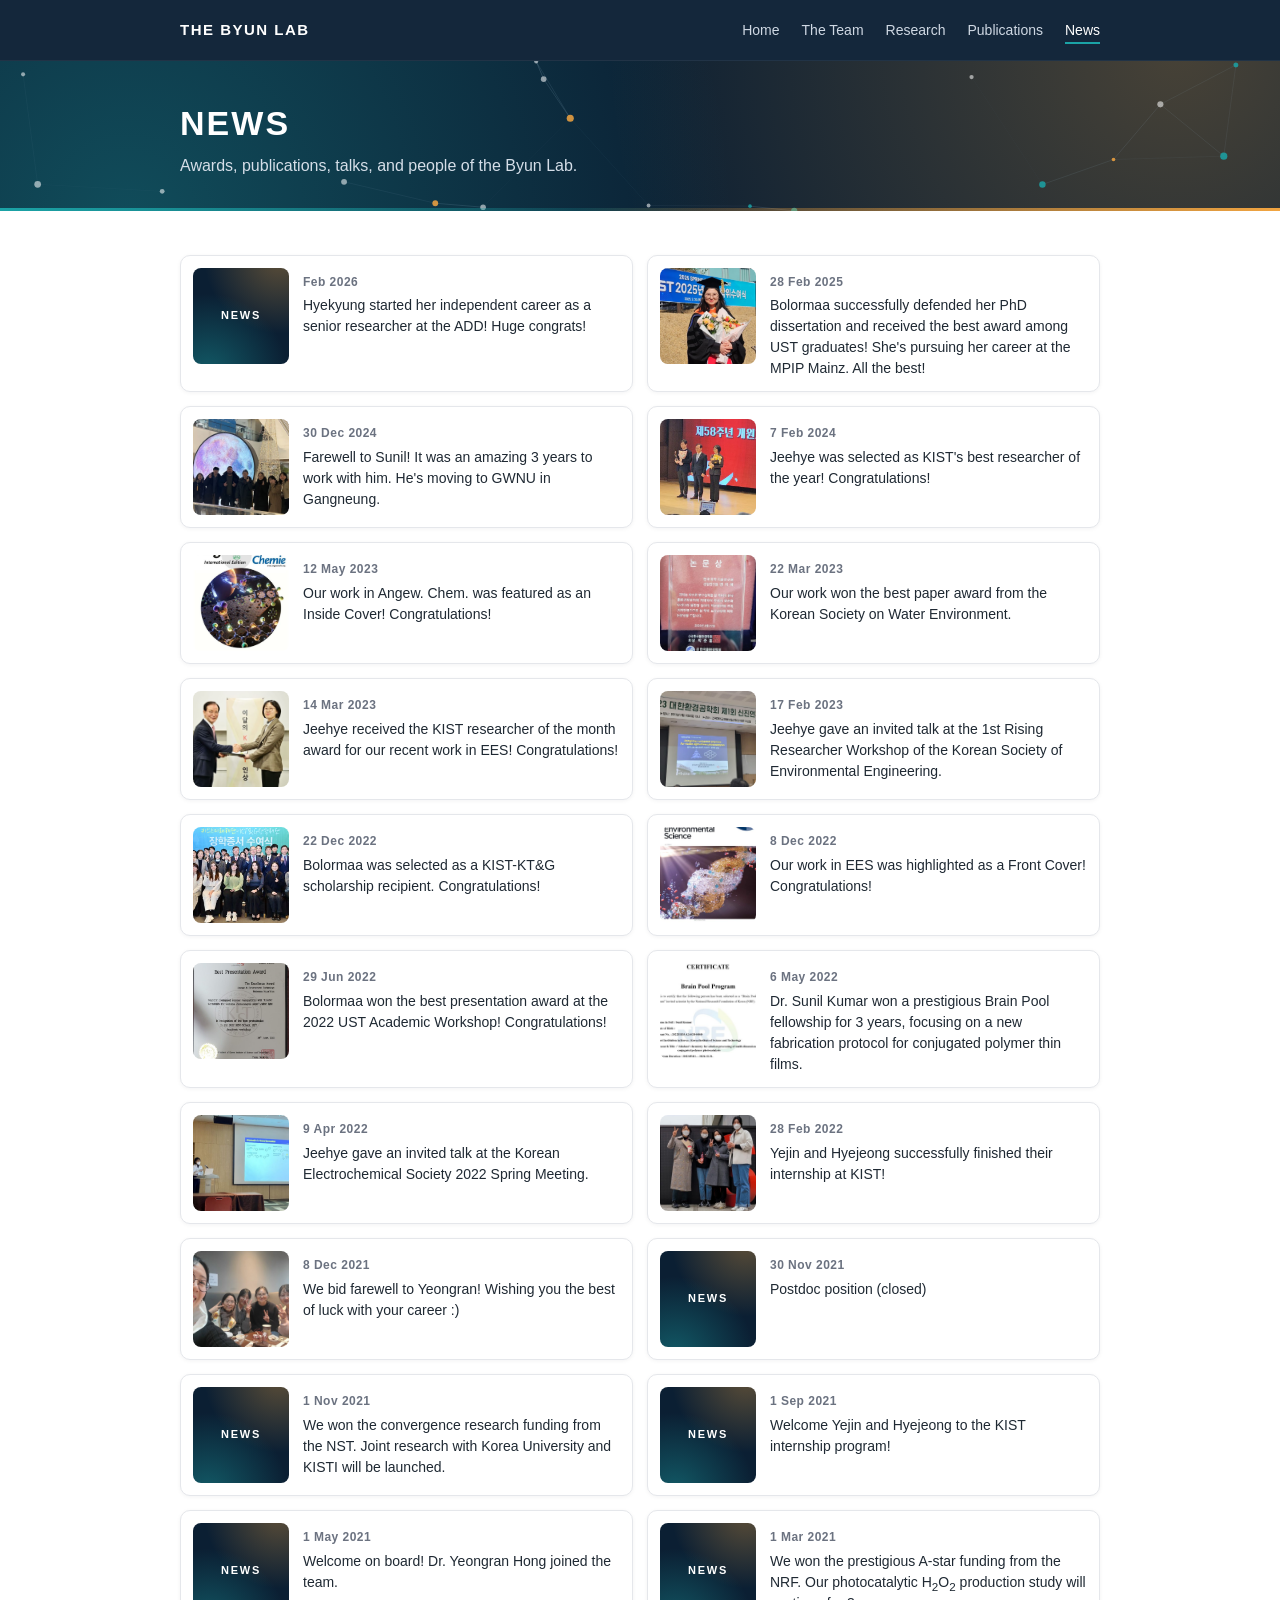
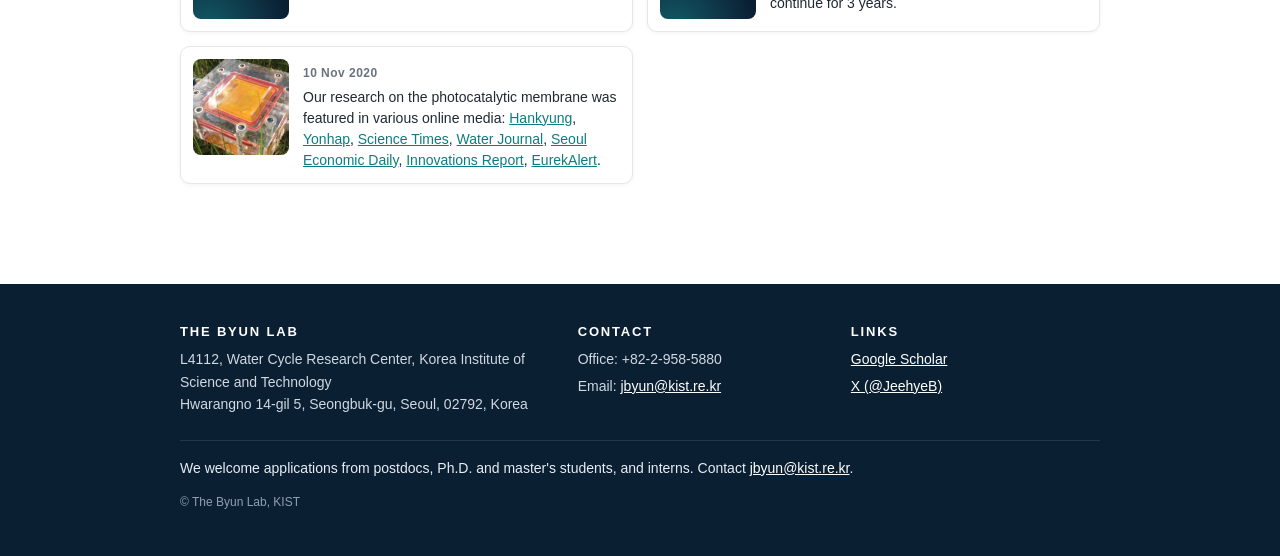
==== news.html @ 68af7025 "Initial commit: BYUN LAB website Static GitHub Pages site for the Byun Lab (KIST Water Cycle Researc" ====
<!DOCTYPE html>
<html lang="en">
<head>
  <meta charset="utf-8">
  <meta name="viewport" content="width=device-width, initial-scale=1">
  <title>News | THE BYUN LAB</title>
  <meta name="description" content="News from the Byun Lab at KIST.">
  <link rel="stylesheet" href="assets/css/style.css">
</head>
<body>
  <a class="skip-link" href="#main">Skip to content</a>

  <nav class="site-nav" aria-label="Main">
    <div class="wrap">
      <a class="brand" href="index.html">THE BYUN LAB</a>
      <button class="nav-toggle" type="button" aria-expanded="false" aria-controls="nav-links">Menu</button>
      <ul class="nav-links" id="nav-links">
        <li><a href="index.html">Home</a></li>
        <li><a href="team.html">The Team</a></li>
        <li><a href="research.html">Research</a></li>
        <li><a href="publications.html">Publications</a></li>
        <li><a href="news.html" aria-current="page">News</a></li>
      </ul>
    </div>
  </nav>

  <header class="page-head">
    <canvas class="network" aria-hidden="true"></canvas>
    <div class="wrap">
      <h1>NEWS</h1>
      <p>Awards, publications, talks, and people of the Byun Lab.</p>
    </div>
  </header>

  <main id="main">
    <section class="section">
      <div class="wrap news-grid">
        <article class="card news-card lift">
          <div class="thumb none" aria-hidden="true">News</div>
          <div><time datetime="2026-02">Feb 2026</time><p>Hyekyung started her independent career as a senior researcher at the ADD! Huge congrats!</p></div>
        </article>
        <article class="card news-card lift">
          <div class="thumb"><img src="assets/img/news/2025-02-28.jpg" alt="" loading="lazy"></div>
          <div><time datetime="2025-02-28">28 Feb 2025</time><p>Bolormaa successfully defended her PhD dissertation and received the best award among UST graduates! She's pursuing her career at the MPIP Mainz. All the best!</p></div>
        </article>
        <article class="card news-card lift">
          <div class="thumb"><img src="assets/img/news/2024-12-30.jpg" alt="" loading="lazy"></div>
          <div><time datetime="2024-12-30">30 Dec 2024</time><p>Farewell to Sunil! It was an amazing 3 years to work with him. He's moving to GWNU in Gangneung.</p></div>
        </article>
        <article class="card news-card lift">
          <div class="thumb"><img src="assets/img/news/2024-02-07.jpg" alt="" loading="lazy"></div>
          <div><time datetime="2024-02-07">7 Feb 2024</time><p>Jeehye was selected as KIST's best researcher of the year! Congratulations!</p></div>
        </article>
        <article class="card news-card lift">
          <div class="thumb"><img src="assets/img/news/2023-05-12.jpg" alt="" loading="lazy"></div>
          <div><time datetime="2023-05-12">12 May 2023</time><p>Our work in Angew. Chem. was featured as an Inside Cover! Congratulations!</p></div>
        </article>
        <article class="card news-card lift">
          <div class="thumb"><img src="assets/img/news/2023-03-22.jpg" alt="" loading="lazy"></div>
          <div><time datetime="2023-03-22">22 Mar 2023</time><p>Our work won the best paper award from the Korean Society on Water Environment.</p></div>
        </article>
        <article class="card news-card lift">
          <div class="thumb"><img src="assets/img/news/2023-03-14.jpg" alt="" loading="lazy"></div>
          <div><time datetime="2023-03-14">14 Mar 2023</time><p>Jeehye received the KIST researcher of the month award for our recent work in EES! Congratulations!</p></div>
        </article>
        <article class="card news-card lift">
          <div class="thumb"><img src="assets/img/news/2023-02-17.jpg" alt="" loading="lazy"></div>
          <div><time datetime="2023-02-17">17 Feb 2023</time><p>Jeehye gave an invited talk at the 1st Rising Researcher Workshop of the Korean Society of Environmental Engineering.</p></div>
        </article>
        <article class="card news-card lift">
          <div class="thumb"><img src="assets/img/news/2022-12-22.jpg" alt="" loading="lazy"></div>
          <div><time datetime="2022-12-22">22 Dec 2022</time><p>Bolormaa was selected as a KIST-KT&amp;G scholarship recipient. Congratulations!</p></div>
        </article>
        <article class="card news-card lift">
          <div class="thumb"><img src="assets/img/news/2022-12-08.jpg" alt="" loading="lazy"></div>
          <div><time datetime="2022-12-08">8 Dec 2022</time><p>Our work in EES was highlighted as a Front Cover! Congratulations!</p></div>
        </article>
        <article class="card news-card lift">
          <div class="thumb"><img src="assets/img/news/2022-06-29.jpg" alt="" loading="lazy"></div>
          <div><time datetime="2022-06-29">29 Jun 2022</time><p>Bolormaa won the best presentation award at the 2022 UST Academic Workshop! Congratulations!</p></div>
        </article>
        <article class="card news-card lift">
          <div class="thumb"><img src="assets/img/news/2022-05-06.jpg" alt="" loading="lazy"></div>
          <div><time datetime="2022-05-06">6 May 2022</time><p>Dr. Sunil Kumar won a prestigious Brain Pool fellowship for 3 years, focusing on a new fabrication protocol for conjugated polymer thin films.</p></div>
        </article>
        <article class="card news-card lift">
          <div class="thumb"><img src="assets/img/news/2022-04-09.jpg" alt="" loading="lazy"></div>
          <div><time datetime="2022-04-09">9 Apr 2022</time><p>Jeehye gave an invited talk at the Korean Electrochemical Society 2022 Spring Meeting.</p></div>
        </article>
        <article class="card news-card lift">
          <div class="thumb"><img src="assets/img/news/2022-02-28.jpg" alt="" loading="lazy"></div>
          <div><time datetime="2022-02-28">28 Feb 2022</time><p>Yejin and Hyejeong successfully finished their internship at KIST!</p></div>
        </article>
        <article class="card news-card lift">
          <div class="thumb"><img src="assets/img/news/2021-12-08.jpg" alt="" loading="lazy"></div>
          <div><time datetime="2021-12-08">8 Dec 2021</time><p>We bid farewell to Yeongran! Wishing you the best of luck with your career :)</p></div>
        </article>
        <article class="card news-card lift">
          <div class="thumb none" aria-hidden="true">News</div>
          <div><time datetime="2021-11-30">30 Nov 2021</time><p>Postdoc position (closed)</p></div>
        </article>
        <article class="card news-card lift">
          <div class="thumb none" aria-hidden="true">News</div>
          <div><time datetime="2021-11-01">1 Nov 2021</time><p>We won the convergence research funding from the NST. Joint research with Korea University and KISTI will be launched.</p></div>
        </article>
        <article class="card news-card lift">
          <div class="thumb none" aria-hidden="true">News</div>
          <div><time datetime="2021-09-01">1 Sep 2021</time><p>Welcome Yejin and Hyejeong to the KIST internship program!</p></div>
        </article>
        <article class="card news-card lift">
          <div class="thumb none" aria-hidden="true">News</div>
          <div><time datetime="2021-05-01">1 May 2021</time><p>Welcome on board! Dr. Yeongran Hong joined the team.</p></div>
        </article>
        <article class="card news-card lift">
          <div class="thumb none" aria-hidden="true">News</div>
          <div><time datetime="2021-03-01">1 Mar 2021</time><p>We won the prestigious A-star funding from the NRF. Our photocatalytic H<sub>2</sub>O<sub>2</sub> production study will continue for 3 years.</p></div>
        </article>
        <article class="card news-card lift">
          <div class="thumb"><img src="assets/img/news/2020-11-10.jpg" alt="" loading="lazy"></div>
          <div><time datetime="2020-11-10">10 Nov 2020</time><p>Our research on the photocatalytic membrane was featured in various online media: <a href="https://www.hankyung.com/it/article/2020111039657" target="_blank" rel="noopener">Hankyung</a>, <a href="https://www.yna.co.kr/view/AKR20201109036500017" target="_blank" rel="noopener">Yonhap</a>, <a href="https://www.sciencetimes.co.kr/news/%ED%96%87%EB%B3%95-%EC%AC%90%EB%A9%B4-%EC%9E%90%EB%8F%99-%EC%84%B8%EC%B2%99%EA%B3%A0%ED%9A%A8%EC%9C%A8-%EA%B4%91%EC%B4%89%EB%A7%A4-%EC%88%98%EC%B2%98%EB%A6%AC-%EB%B6%84%EB%A6%AC%EB%A7%89/" target="_blank" rel="noopener">Science Times</a>, <a href="http://www.waterjournal.co.kr/news/articleView.html?idxno=52849" target="_blank" rel="noopener">Water Journal</a>, <a href="https://www.sedaily.com/NewsVIew/1ZACRYH3MN" target="_blank" rel="noopener">Seoul Economic Daily</a>, <a href="https://www.innovations-report.com/power-and-electrical-engineering/let-the-sunshine-in-self-cleaning-membrane-under-visible-light-treatment/" target="_blank" rel="noopener">Innovations Report</a>, <a href="https://www.eurekalert.org/news-releases/749295" target="_blank" rel="noopener">EurekAlert</a>.</p></div>
        </article>
      </div>
    </section>
  </main>

  <footer class="site-footer">
    <div class="wrap">
      <div class="cols">
        <div>
          <h2>The Byun Lab</h2>
          <address>
            L4112, Water Cycle Research Center, Korea Institute of Science and Technology<br>
            Hwarangno 14-gil 5, Seongbuk-gu, Seoul, 02792, Korea
          </address>
        </div>
        <div>
          <h2>Contact</h2>
          <ul>
            <li>Office: +82-2-958-5880</li>
            <li>Email: <span class="js-email"></span><noscript>jbyun [at] kist.re.kr</noscript></li>
          </ul>
        </div>
        <div>
          <h2>Links</h2>
          <ul>
            <li><a href="https://scholar.google.com/citations?user=GMXEnowAAAAJ" target="_blank" rel="noopener">Google Scholar</a></li>
            <li><a href="https://x.com/JeehyeB" target="_blank" rel="noopener">X (@JeehyeB)</a></li>
          </ul>
        </div>
      </div>
      <p class="recruit">We welcome applications from postdocs, Ph.D. and master's students, and interns. Contact <span class="js-email"></span><noscript>jbyun [at] kist.re.kr</noscript>.</p>
      <p class="copy">&copy; The Byun Lab, KIST</p>
    </div>
  </footer>

  <script src="assets/js/main.js"></script>
</body>
</html>
---- assets/css/style.css ----
/* ==========================================================================
   THE BYUN LAB - shared styles
   ========================================================================== */

:root {
  --navy: #0B1F33;
  --teal: #1BA3A6;
  --amber: #F2A541;
  --graphite: #1F2933;
  --muted: #6B7280;
  --line: #E5E7EB;
  --bg: #FFFFFF;

  --navy-2: #12304D;
  --soft: #F6F8FA;
  --teal-ink: #0D7C7F;   /* teal with enough contrast for small text on white */
  --amber-ink: #8A5510;
  --radius: 10px;
  --shadow: 0 1px 4px rgba(15, 23, 42, .05);
  --max: 960px;
  --nav-h: 60px;
}

*, *::before, *::after { box-sizing: border-box; }

html { scroll-padding-top: calc(var(--nav-h) + 12px); }

body {
  margin: 0;
  font-family: Arial, Helvetica, sans-serif;
  font-size: 16px;
  line-height: 1.6;
  color: var(--graphite);
  background: var(--bg);
  overflow-x: hidden;
}

img { max-width: 100%; height: auto; display: block; }
a { color: var(--teal-ink); }
a:hover { color: var(--teal); }
h1, h2, h3 { line-height: 1.3; }
sub { line-height: 0; }

.wrap { max-width: var(--max); margin: 0 auto; padding: 0 20px; }
.visually-hidden { position: absolute; width: 1px; height: 1px; overflow: hidden; clip: rect(0 0 0 0); white-space: nowrap; }

.skip-link { position: absolute; left: 12px; top: -48px; z-index: 100; background: var(--amber); color: var(--navy); padding: 8px 12px; border-radius: 6px; font-weight: bold; }
.skip-link:focus { top: 12px; }

/* --------------------------------------------------------------------------
   Navigation
   -------------------------------------------------------------------------- */
.site-nav {
  position: sticky; top: 0; z-index: 50;
  background: rgba(11, 31, 51, .96);
  border-bottom: 1px solid rgba(255, 255, 255, .06);
}
.site-nav .wrap { display: flex; align-items: center; justify-content: space-between; height: var(--nav-h); }
.brand { color: #fff; font-weight: bold; letter-spacing: .1em; text-decoration: none; font-size: 15px; }
.brand:hover { color: #fff; }
.nav-links { display: flex; gap: 22px; list-style: none; margin: 0; padding: 0; }
.nav-links a { color: #CFD8E3; text-decoration: none; font-size: 14px; padding: 4px 0; border-bottom: 2px solid transparent; }
.nav-links a:hover { color: #fff; }
.nav-links a[aria-current="page"] { color: #fff; border-bottom-color: var(--teal); }
.nav-toggle {
  display: none; background: none; border: 1px solid rgba(255,255,255,.25); border-radius: 6px;
  color: #fff; font: inherit; font-size: 13px; padding: 6px 10px; cursor: pointer;
}

@media (max-width: 720px) {
  .nav-toggle { display: inline-block; }
  .nav-links {
    display: none; position: absolute; left: 0; right: 0; top: var(--nav-h);
    flex-direction: column; gap: 0; background: var(--navy); padding: 6px 20px 14px;
    border-bottom: 1px solid rgba(255,255,255,.08);
  }
  .nav-links.open { display: flex; }
  .nav-links a { display: block; padding: 10px 0; border-bottom: 1px solid rgba(255,255,255,.06); }
  .nav-links a[aria-current="page"] { border-bottom-color: rgba(255,255,255,.06); color: var(--teal); }
}

/* --------------------------------------------------------------------------
   Hero (home) and page header (other pages)
   -------------------------------------------------------------------------- */
.hero, .page-head {
  position: relative; overflow: hidden; color: #fff;
  background:
    radial-gradient(circle at 10% 105%, rgba(27, 163, 166, .34), transparent 52%),
    radial-gradient(circle at 92% -8%, rgba(242, 165, 65, .26), transparent 48%),
    var(--navy);
}
.hero canvas, .page-head canvas { position: absolute; inset: 0; width: 100%; height: 100%; display: block; }
.hero .wrap, .page-head .wrap { position: relative; z-index: 1; }
.hero::after, .page-head::after {
  content: ""; position: absolute; left: 0; right: 0; bottom: 0; height: 3px;
  background: linear-gradient(90deg, var(--teal), rgba(27,163,166,.2) 45%, rgba(242,165,65,.2) 55%, var(--amber));
}

.hero { min-height: min(52vh, 540px); display: flex; align-items: center; }
.hero .wrap { width: 100%; padding-top: 36px; padding-bottom: 40px; }
.hero h1 { margin: 0 0 14px; font-size: clamp(34px, 6vw, 60px); letter-spacing: .08em; }
.hero .tagline { margin: 0 0 22px; max-width: 620px; font-size: clamp(16px, 2.1vw, 19px); color: #DCE4EC; }
.keywords { display: flex; flex-wrap: wrap; gap: 10px; list-style: none; margin: 0; padding: 0; }
.keywords li {
  font-size: 13px; font-weight: bold; letter-spacing: .14em; text-transform: uppercase;
  padding: 6px 14px; border-radius: 999px; border: 1px solid rgba(255,255,255,.28); background: rgba(255,255,255,.06);
}
.keywords .env { border-color: rgba(27,163,166,.8); color: #9BE3E4; }
.keywords .energy { border-color: rgba(242,165,65,.85); color: #FAD49F; }
.keywords .materials { border-color: rgba(255,255,255,.6); color: #fff; }

.page-head { padding: 40px 0 32px; }
.page-head h1 { margin: 0 0 8px; font-size: clamp(26px, 4vw, 34px); letter-spacing: .06em; }
.page-head p { margin: 0; max-width: 640px; color: #D5DEE8; }

@media (max-width: 720px) {
  .hero { min-height: 48vh; }
}

/* --------------------------------------------------------------------------
   Generic sections
   -------------------------------------------------------------------------- */
.section { padding: 44px 0; }
main > .section:nth-of-type(even) { background: var(--soft); }
.section-title { margin: 0 0 4px; font-size: 24px; }
.section-title::after {
  content: ""; display: block; width: 44px; height: 3px; margin-top: 8px; border-radius: 2px;
  background: linear-gradient(90deg, var(--teal), var(--amber));
}
.section-head { display: flex; flex-wrap: wrap; align-items: flex-end; justify-content: space-between; gap: 8px 16px; }
.section-head .more-link { margin-top: 0; }
.eyebrow { margin: 0 0 6px; font-size: 12px; font-weight: bold; letter-spacing: .16em; text-transform: uppercase; color: var(--teal-ink); }
.lead { font-size: 18px; margin: 0 0 8px; }
.muted { color: var(--muted); }
.more-link { display: inline-block; margin-top: 16px; font-weight: bold; font-size: 14px; text-decoration: none; }
.more-link::after { content: " \2192"; }
.more-link:hover { text-decoration: underline; }

.card {
  border: 1px solid var(--line); border-radius: var(--radius); background: #fff;
  box-shadow: var(--shadow); padding: 20px;
}
.lift { transition: transform .2s ease, box-shadow .2s ease; }
.lift:hover { transform: translateY(-2px); box-shadow: 0 8px 20px rgba(15, 23, 42, .08); }

/* --------------------------------------------------------------------------
   Home
   -------------------------------------------------------------------------- */
.intro { display: grid; grid-template-columns: minmax(0, 3fr) minmax(0, 2fr); gap: 28px; align-items: center; }
.intro .lead { margin: 0; }
.facts { display: grid; grid-template-columns: 1fr 1fr; gap: 10px; margin: 0; }
.facts div { background: var(--soft); border-radius: var(--radius); padding: 12px 14px; }
.facts dt { font-size: 12px; font-weight: bold; letter-spacing: .1em; text-transform: uppercase; color: var(--muted); }
.facts dd { margin: 2px 0 0; font-size: 22px; font-weight: bold; color: var(--graphite); }

.areas { display: grid; grid-template-columns: repeat(3, minmax(0, 1fr)); gap: 16px; margin-top: 20px; }
.area { position: relative; overflow: hidden; }
.area::before { content: ""; position: absolute; left: 0; right: 0; top: 0; height: 3px; background: var(--graphite); }
.area.env::before { background: var(--teal); }
.area.energy::before { background: var(--amber); }
.area .icon { width: 42px; height: 42px; border-radius: 12px; display: grid; place-items: center; margin-bottom: 12px; background: rgba(31,41,51,.08); color: var(--graphite); }
.area.env .icon { background: rgba(27,163,166,.12); color: var(--teal-ink); }
.area.energy .icon { background: rgba(242,165,65,.18); color: var(--amber-ink); }
.area .icon svg { width: 24px; height: 24px; }
.area h3 { margin: 0 0 8px; font-size: 18px; }
.area p { margin: 0; font-size: 15px; }
.area.energy .eyebrow { color: var(--amber-ink); }
.area.materials .eyebrow { color: var(--graphite); }

.contact-grid { display: grid; grid-template-columns: 1fr 1fr; gap: 24px; margin-top: 20px; }
.contact-grid address { font-style: normal; }
.join { border-left: 4px solid var(--amber); }
.join h3 { margin: 0 0 6px; font-size: 17px; }
.join p { margin: 0; }

@media (max-width: 760px) {
  .intro, .areas, .contact-grid { grid-template-columns: 1fr; }
}

/* --------------------------------------------------------------------------
   Team
   -------------------------------------------------------------------------- */
.pi { display: grid; grid-template-columns: minmax(0, 5fr) minmax(0, 6fr); gap: 32px; align-items: start; }
.pi img { border-radius: var(--radius); }
.pi h2 { margin: 0 0 4px; font-size: 24px; }
.pi .role { margin: 0 0 16px; color: var(--muted); }
.cv { list-style: none; margin: 0; padding: 0 0 0 4px; }
.cv li { position: relative; padding: 0 0 14px 22px; border-left: 2px solid var(--line); font-size: 15px; }
.cv li:last-child { border-left-color: transparent; padding-bottom: 0; }
.cv li::before {
  content: ""; position: absolute; left: -7px; top: 3px; width: 12px; height: 12px; border-radius: 50%;
  background: #fff; border: 2px solid var(--teal);
}
.cv li:first-child::before { background: var(--teal); }
.cv strong { display: inline; }
.cv .period { display: inline-block; margin-left: 8px; color: var(--muted); font-size: 13px; }

.members { display: grid; grid-template-columns: repeat(auto-fill, minmax(160px, 1fr)); gap: 16px; margin-top: 24px; }
.member { padding: 0; overflow: hidden; display: flex; flex-direction: column; }
.member img { width: 100%; aspect-ratio: 4 / 5; object-fit: cover; object-position: center top; background: var(--soft); }
.member .body { padding: 14px 16px 16px; }
.member h3 { margin: 0; font-size: 17px; }
.member .pos { margin: 2px 0 8px; font-size: 13px; font-weight: bold; color: var(--teal-ink); }
.member .focus { margin: 0; font-size: 14px; }
.member .aff { margin: 6px 0 0; font-size: 12px; color: var(--muted); }

.group-photos { display: grid; grid-template-columns: 1fr 1fr; gap: 16px; margin-top: 24px; }
.group-photos img { width: 100%; height: 100%; aspect-ratio: 4 / 3; object-fit: cover; border-radius: var(--radius); }

.alumni { list-style: none; margin: 20px 0 0; padding: 0; display: grid; grid-template-columns: repeat(auto-fill, minmax(270px, 1fr)); gap: 10px; }
.alumni li { background: #fff; border: 1px solid var(--line); border-radius: 8px; padding: 10px 12px; font-size: 15px; }
.alumni strong { display: block; }
.alumni .role { display: inline-block; font-size: 11px; font-weight: bold; letter-spacing: .06em; text-transform: uppercase; color: var(--teal-ink); background: rgba(27,163,166,.1); border-radius: 999px; padding: 1px 8px; margin-right: 6px; }
.alumni .period { font-size: 12px; color: var(--muted); }
.alumni .now { display: block; margin-top: 4px; font-size: 13px; color: var(--graphite); }

@media (max-width: 760px) {
  .pi, .group-photos { grid-template-columns: 1fr; }
}
@media (max-width: 480px) {
  .members { grid-template-columns: 1fr 1fr; gap: 12px; }
  .member .body { padding: 10px 12px 12px; }
  .member h3 { font-size: 15px; }
}

/* --------------------------------------------------------------------------
   News
   -------------------------------------------------------------------------- */
.news-grid { display: grid; grid-template-columns: repeat(auto-fill, minmax(300px, 1fr)); gap: 14px; }
.news-grid.home { grid-template-columns: repeat(3, minmax(0, 1fr)); margin-top: 20px; }
@media (max-width: 860px) { .news-grid.home { grid-template-columns: 1fr; } }
.news-card { padding: 12px; display: grid; grid-template-columns: 96px 1fr; gap: 14px; align-items: start; }
.news-card .thumb { width: 96px; aspect-ratio: 1 / 1; border-radius: 8px; overflow: hidden; background: var(--soft); }
.news-card .thumb img { width: 100%; height: 100%; object-fit: cover; }
.news-card .thumb.none {
  display: flex; align-items: center; justify-content: center;
  background:
    radial-gradient(circle at 15% 110%, rgba(27,163,166,.45), transparent 60%),
    radial-gradient(circle at 90% -10%, rgba(242,165,65,.35), transparent 55%),
    var(--navy);
  color: #fff; font-size: 11px; font-weight: bold; letter-spacing: .16em; text-transform: uppercase;
}
.news-card time { font-size: 12px; font-weight: bold; letter-spacing: .04em; color: var(--muted); }
.news-card p { margin: 2px 0 0; font-size: 14px; line-height: 1.5; }
@media (max-width: 400px) {
  .news-grid { grid-template-columns: 1fr; }
  .news-card { grid-template-columns: 72px 1fr; gap: 12px; }
  .news-card .thumb { width: 72px; }
}

/* --------------------------------------------------------------------------
   Research (map band + topics)
   -------------------------------------------------------------------------- */
.band { padding-bottom: 40px; }
.tree { margin-top: 28px; }
.tree svg { width: 100%; height: auto; display: block; }
.tree .edge { fill: none; stroke: rgba(255,255,255,.18); stroke-width: 2; }
.tree .flow { fill: none; stroke-width: 2.5; stroke-dasharray: 4 10; animation: flow 2.4s linear infinite; opacity: .9; }
.tree .flow.env { stroke: var(--teal); }
.tree .flow.energy { stroke: var(--amber); }
.tree .node { cursor: pointer; outline: none; }
.tree .node text, .tree .leaf text { font-family: Arial, Helvetica, sans-serif; pointer-events: none; }
.tree .node:focus-visible rect { stroke: #fff; stroke-width: 2; }
.tree .leaf text { font-size: 11px; fill: #B7C4D2; }
.tree .leaf circle { stroke-width: 2; fill: var(--navy); }
.tree g { transition: opacity .25s ease; }
.tree g.dim { opacity: .3; }
.tree .tree-narrow { display: none; }
@keyframes flow { to { stroke-dashoffset: -56; } }

.tip {
  margin-top: 16px; background: var(--navy-2); border: 1px solid rgba(255,255,255,.1);
  border-left: 4px solid #fff; border-radius: 8px; padding: 16px 18px; min-height: 132px;
}
.tip.env { border-left-color: var(--teal); }
.tip.energy { border-left-color: var(--amber); }
.tip h3 { margin: 0 0 6px; font-size: 16px; }
.tip p { margin: 0 0 8px; font-size: 14px; color: #D5DEE8; }
.tip .rep { font-size: 13px; color: #B7C4D2; }
.tip .rep a { color: #7FD6D8; font-weight: bold; }
.tip-hint { font-size: 12px; color: #93A3B5; margin: 8px 0 0; }

.topic { padding: 64px 0 24px; }
.topic + .topic { border-top: 1px solid var(--line); }
.topic-row { display: grid; grid-template-columns: 5fr 6fr; gap: 44px; align-items: center; }
.topic.flip .topic-row { grid-template-columns: 6fr 5fr; }
.topic.flip .topic-figure { order: 2; }
.topic .num { font-size: 56px; font-weight: bold; line-height: 1; margin: 0; }
.topic.energy .num { color: rgba(242,165,65,.45); }
.topic.env .num { color: rgba(27,163,166,.4); }
.topic .kw { display: inline-block; font-size: 12px; font-weight: bold; letter-spacing: .12em; text-transform: uppercase; margin: 6px 0 4px; }
.topic.energy .kw { color: var(--amber-ink); }
.topic.env .kw { color: var(--teal-ink); }
.topic h2 { margin: 0 0 14px; font-size: 24px; }
.topic-figure { background: var(--navy); border-radius: 14px; padding: 14px; box-shadow: 0 6px 24px rgba(11,31,51,.18); }
.topic-figure svg { width: 100%; height: auto; display: block; }

.papers { margin-top: 28px; display: grid; gap: 10px; }
.papers h3 { margin: 0 0 4px; font-size: 13px; letter-spacing: .12em; text-transform: uppercase; color: var(--muted); }
.paper {
  display: grid; grid-template-columns: 64px 1fr; gap: 14px; align-items: start;
  border: 1px solid var(--line); border-radius: var(--radius); padding: 14px 16px; box-shadow: var(--shadow);
}
.topic.energy .paper { border-left: 4px solid var(--amber); }
.topic.env .paper { border-left: 4px solid var(--teal); }
.paper .yr { font-size: 20px; font-weight: bold; }
.paper a.title { font-weight: bold; color: var(--graphite); text-decoration: none; font-size: 14px; }
.paper a.title:hover { color: var(--teal-ink); text-decoration: underline; }
.paper .meta { font-size: 12px; color: var(--muted); margin-top: 2px; }

/* Schematic animations, started by main.js adding .in-view */
.ray { stroke-dasharray: 5 9; }
.in-view .ray { animation: flow 1.4s linear infinite; }
.bubble { opacity: 0; }
.in-view .bubble { animation: rise 3.4s ease-in infinite; }
.in-view .bubble.b2 { animation-delay: 1.1s; }
.in-view .bubble.b3 { animation-delay: 2.2s; }
@keyframes rise { 0% { opacity: 0; transform: translateY(0); } 15% { opacity: 1; } 100% { opacity: 0; transform: translateY(-60px); } }
.ring { opacity: 0; transform-origin: center; transform-box: fill-box; }
.in-view .ring { animation: ring 2.8s ease-out infinite; }
@keyframes ring { 0% { opacity: .8; transform: scale(.6); } 100% { opacity: 0; transform: scale(1.8); } }
.mol { opacity: .25; transition: opacity 1.2s ease, transform 1.8s cubic-bezier(.3,.7,.3,1); }
.in-view .mol { opacity: 1; transform: translate(var(--dx), var(--dy)); }
.in-view .mol:nth-of-type(2) { transition-delay: .25s; }
.in-view .mol:nth-of-type(3) { transition-delay: .5s; }
.in-view .mol:nth-of-type(4) { transition-delay: .75s; }

@media (max-width: 760px) {
  .topic-row, .topic.flip .topic-row { grid-template-columns: 1fr; gap: 24px; }
  .topic.flip .topic-figure { order: 0; }
  .paper { grid-template-columns: 1fr; gap: 2px; }
}
@media (max-width: 640px) {
  .tree .tree-wide { display: none; }
  .tree .tree-narrow { display: block; max-width: 420px; margin: 0 auto; }
}

/* --------------------------------------------------------------------------
   Publications
   -------------------------------------------------------------------------- */
.pub-meta { display: flex; flex-wrap: wrap; gap: 8px 20px; align-items: center; font-size: 14px; color: var(--muted); }
.pub-stats { display: flex; flex-wrap: wrap; gap: 10px; margin: 18px 0 8px; padding: 0; list-style: none; }
.pub-stats li { background: var(--soft); border-radius: var(--radius); padding: 10px 16px; font-size: 13px; color: var(--muted); }
.pub-stats strong { display: block; font-size: 22px; color: var(--graphite); }
.year-nav { display: flex; flex-wrap: wrap; gap: 6px; margin: 14px 0 6px; padding: 0; list-style: none; }
.year-nav a { display: inline-block; font-size: 13px; font-weight: bold; padding: 3px 10px; border-radius: 999px; border: 1px solid var(--line); color: var(--graphite); text-decoration: none; }
.year-nav a:hover { border-color: var(--teal); color: var(--teal-ink); }

.pub-year-group { display: grid; grid-template-columns: 96px minmax(0, 1fr); gap: 20px; padding: 16px 0; border-top: 1px solid var(--line); }
.pub-year-label { position: sticky; top: calc(var(--nav-h) + 14px); align-self: start; }
.pub-year-label h2 { margin: 0; font-size: 28px; line-height: 1; }
.pub-year-label span { font-size: 12px; color: var(--muted); }

.pub-items { list-style: none; margin: 0; padding: 0; display: grid; gap: 4px; }
.pub-item {
  display: grid; grid-template-columns: 40px minmax(0, 1fr); gap: 12px; padding: 10px 12px;
  border: 1px solid transparent; border-radius: 8px; transition: background .2s ease, border-color .2s ease;
}
.pub-item:hover { background: var(--soft); border-color: var(--line); }
.pub-num {
  align-self: start; text-align: center; font-size: 12px; font-weight: bold; color: var(--teal-ink);
  background: rgba(27,163,166,.1); border-radius: 6px; padding: 3px 0;
}
.pub-item p { margin: 0; }
.pub-authors { font-size: 13px; color: var(--muted); }
.pub-authors strong { color: var(--graphite); }
.pub-item .pub-title { margin: 2px 0; font-size: 15.5px; font-weight: bold; line-height: 1.4; }
.pub-title a { color: var(--graphite); text-decoration: none; }
.pub-title a:hover { color: var(--teal-ink); text-decoration: underline; }
.pub-source { font-size: 13px; color: var(--muted); }
.pub-source em { color: var(--graphite); }
.pub-items.compact { gap: 8px; margin-top: 16px; }
.pub-items.compact .pub-item { grid-template-columns: minmax(0, 1fr); background: #fff; border-color: var(--line); }

@media (max-width: 640px) {
  .pub-year-group { grid-template-columns: 1fr; gap: 6px; }
  .pub-year-label { position: static; display: flex; align-items: baseline; gap: 10px; }
  .pub-item { grid-template-columns: 34px minmax(0, 1fr); gap: 10px; padding: 8px 4px; }
}

.cover-badge {
  display: inline-block; font-size: 11px; font-weight: bold; color: var(--amber-ink);
  background: rgba(242,165,65,.18); border-radius: 999px; padding: 1px 8px; text-decoration: none;
  margin-left: 6px; white-space: nowrap; vertical-align: 1px;
}
.cover-badge:hover { color: var(--amber-ink); text-decoration: underline; }

/* --------------------------------------------------------------------------
   Footer
   -------------------------------------------------------------------------- */
.site-footer { background: var(--navy); color: #CFD8E3; padding: 40px 0 32px; margin-top: 56px; font-size: 14px; }
.site-footer a { color: #fff; }
.site-footer .cols { display: grid; grid-template-columns: 3fr 2fr 2fr; gap: 24px; }
.site-footer h2 { margin: 0 0 8px; font-size: 13px; letter-spacing: .14em; text-transform: uppercase; color: #fff; }
.site-footer address { font-style: normal; }
.site-footer ul { list-style: none; margin: 0; padding: 0; }
.site-footer li { margin-bottom: 4px; }
.site-footer .recruit { margin-top: 24px; padding-top: 16px; border-top: 1px solid rgba(255,255,255,.1); color: #E7EDF3; }
.site-footer .copy { margin-top: 12px; font-size: 12px; color: #8FA0B3; }

@media (max-width: 760px) {
  .site-footer .cols { grid-template-columns: 1fr; }
}

/* --------------------------------------------------------------------------
   Reduced motion
   -------------------------------------------------------------------------- */
@media (prefers-reduced-motion: reduce) {
  *, *::before, *::after { animation: none !important; transition: none !important; scroll-behavior: auto !important; }
  .bubble { opacity: 1; }
  .mol { opacity: 1; transform: translate(var(--dx), var(--dy)); }
}
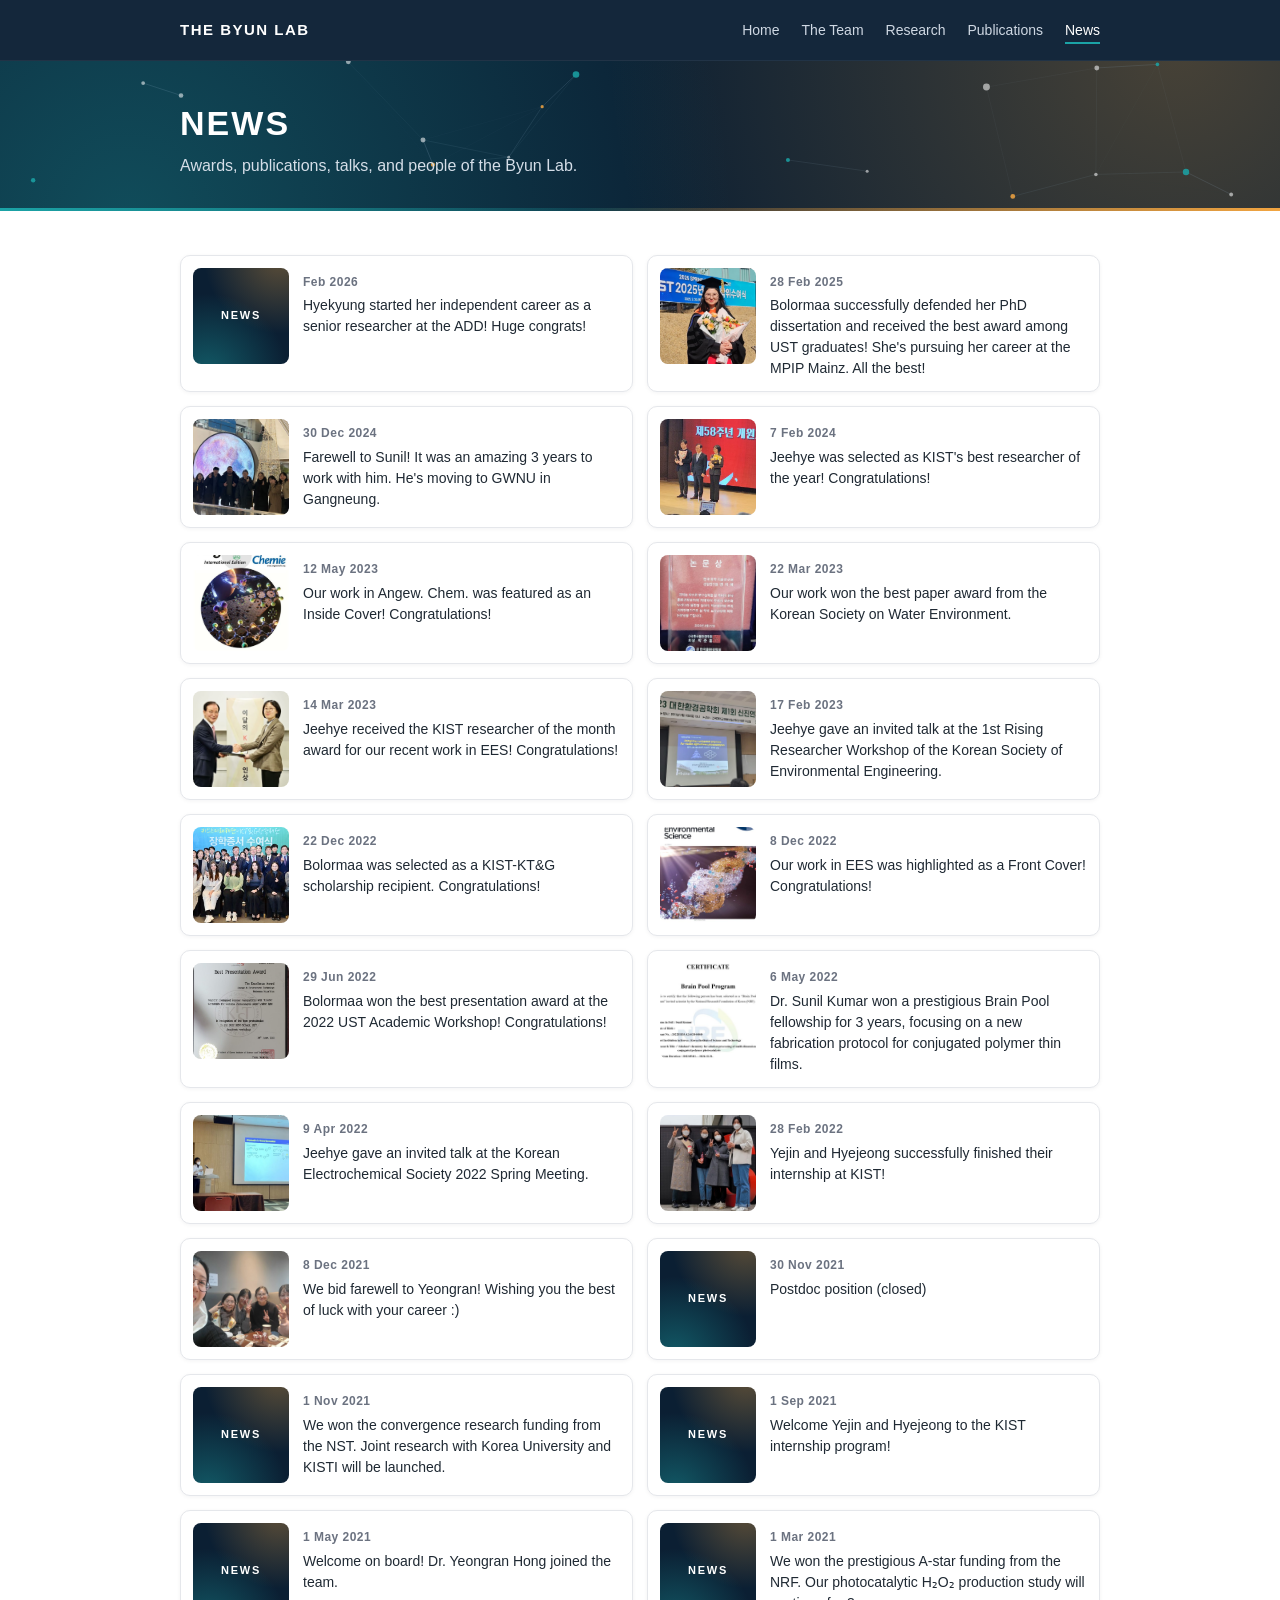
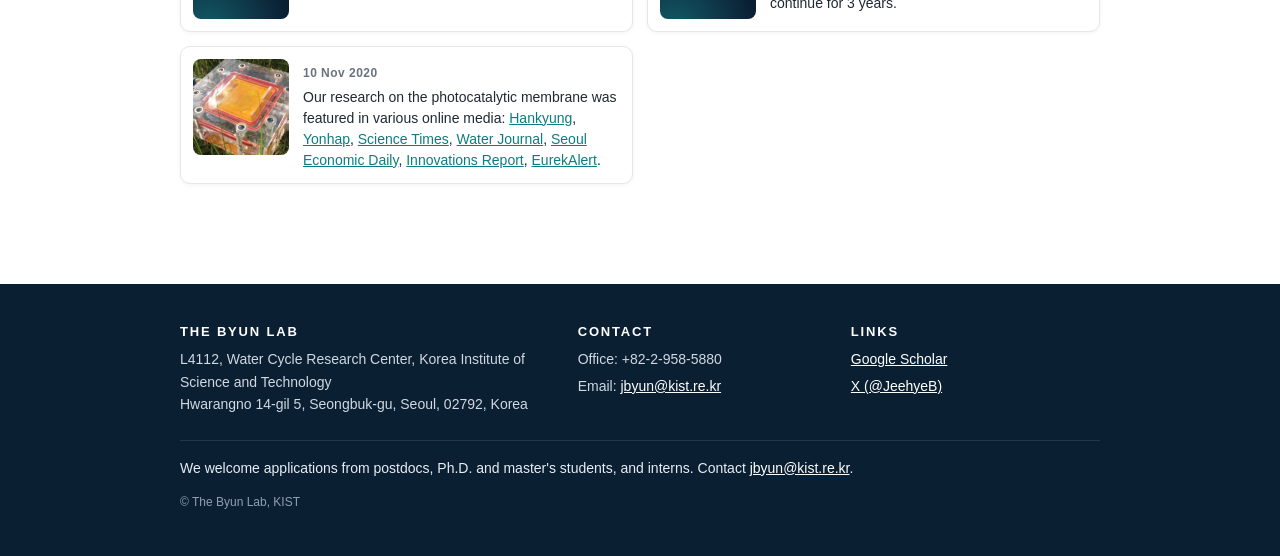
==== commit 0a25db94: "feat: add Sveltia CMS and move page content to JSON - Move Team (one people list with current/alumni" ====
--- a/news.html
+++ b/news.html
@@ -34,92 +34,7 @@
 
   <main id="main">
     <section class="section">
-      <div class="wrap news-grid">
-        <article class="card news-card lift">
-          <div class="thumb none" aria-hidden="true">News</div>
-          <div><time datetime="2026-02">Feb 2026</time><p>Hyekyung started her independent career as a senior researcher at the ADD! Huge congrats!</p></div>
-        </article>
-        <article class="card news-card lift">
-          <div class="thumb"><img src="assets/img/news/2025-02-28.jpg" alt="" loading="lazy"></div>
-          <div><time datetime="2025-02-28">28 Feb 2025</time><p>Bolormaa successfully defended her PhD dissertation and received the best award among UST graduates! She's pursuing her career at the MPIP Mainz. All the best!</p></div>
-        </article>
-        <article class="card news-card lift">
-          <div class="thumb"><img src="assets/img/news/2024-12-30.jpg" alt="" loading="lazy"></div>
-          <div><time datetime="2024-12-30">30 Dec 2024</time><p>Farewell to Sunil! It was an amazing 3 years to work with him. He's moving to GWNU in Gangneung.</p></div>
-        </article>
-        <article class="card news-card lift">
-          <div class="thumb"><img src="assets/img/news/2024-02-07.jpg" alt="" loading="lazy"></div>
-          <div><time datetime="2024-02-07">7 Feb 2024</time><p>Jeehye was selected as KIST's best researcher of the year! Congratulations!</p></div>
-        </article>
-        <article class="card news-card lift">
-          <div class="thumb"><img src="assets/img/news/2023-05-12.jpg" alt="" loading="lazy"></div>
-          <div><time datetime="2023-05-12">12 May 2023</time><p>Our work in Angew. Chem. was featured as an Inside Cover! Congratulations!</p></div>
-        </article>
-        <article class="card news-card lift">
-          <div class="thumb"><img src="assets/img/news/2023-03-22.jpg" alt="" loading="lazy"></div>
-          <div><time datetime="2023-03-22">22 Mar 2023</time><p>Our work won the best paper award from the Korean Society on Water Environment.</p></div>
-        </article>
-        <article class="card news-card lift">
-          <div class="thumb"><img src="assets/img/news/2023-03-14.jpg" alt="" loading="lazy"></div>
-          <div><time datetime="2023-03-14">14 Mar 2023</time><p>Jeehye received the KIST researcher of the month award for our recent work in EES! Congratulations!</p></div>
-        </article>
-        <article class="card news-card lift">
-          <div class="thumb"><img src="assets/img/news/2023-02-17.jpg" alt="" loading="lazy"></div>
-          <div><time datetime="2023-02-17">17 Feb 2023</time><p>Jeehye gave an invited talk at the 1st Rising Researcher Workshop of the Korean Society of Environmental Engineering.</p></div>
-        </article>
-        <article class="card news-card lift">
-          <div class="thumb"><img src="assets/img/news/2022-12-22.jpg" alt="" loading="lazy"></div>
-          <div><time datetime="2022-12-22">22 Dec 2022</time><p>Bolormaa was selected as a KIST-KT&amp;G scholarship recipient. Congratulations!</p></div>
-        </article>
-        <article class="card news-card lift">
-          <div class="thumb"><img src="assets/img/news/2022-12-08.jpg" alt="" loading="lazy"></div>
-          <div><time datetime="2022-12-08">8 Dec 2022</time><p>Our work in EES was highlighted as a Front Cover! Congratulations!</p></div>
-        </article>
-        <article class="card news-card lift">
-          <div class="thumb"><img src="assets/img/news/2022-06-29.jpg" alt="" loading="lazy"></div>
-          <div><time datetime="2022-06-29">29 Jun 2022</time><p>Bolormaa won the best presentation award at the 2022 UST Academic Workshop! Congratulations!</p></div>
-        </article>
-        <article class="card news-card lift">
-          <div class="thumb"><img src="assets/img/news/2022-05-06.jpg" alt="" loading="lazy"></div>
-          <div><time datetime="2022-05-06">6 May 2022</time><p>Dr. Sunil Kumar won a prestigious Brain Pool fellowship for 3 years, focusing on a new fabrication protocol for conjugated polymer thin films.</p></div>
-        </article>
-        <article class="card news-card lift">
-          <div class="thumb"><img src="assets/img/news/2022-04-09.jpg" alt="" loading="lazy"></div>
-          <div><time datetime="2022-04-09">9 Apr 2022</time><p>Jeehye gave an invited talk at the Korean Electrochemical Society 2022 Spring Meeting.</p></div>
-        </article>
-        <article class="card news-card lift">
-          <div class="thumb"><img src="assets/img/news/2022-02-28.jpg" alt="" loading="lazy"></div>
-          <div><time datetime="2022-02-28">28 Feb 2022</time><p>Yejin and Hyejeong successfully finished their internship at KIST!</p></div>
-        </article>
-        <article class="card news-card lift">
-          <div class="thumb"><img src="assets/img/news/2021-12-08.jpg" alt="" loading="lazy"></div>
-          <div><time datetime="2021-12-08">8 Dec 2021</time><p>We bid farewell to Yeongran! Wishing you the best of luck with your career :)</p></div>
-        </article>
-        <article class="card news-card lift">
-          <div class="thumb none" aria-hidden="true">News</div>
-          <div><time datetime="2021-11-30">30 Nov 2021</time><p>Postdoc position (closed)</p></div>
-        </article>
-        <article class="card news-card lift">
-          <div class="thumb none" aria-hidden="true">News</div>
-          <div><time datetime="2021-11-01">1 Nov 2021</time><p>We won the convergence research funding from the NST. Joint research with Korea University and KISTI will be launched.</p></div>
-        </article>
-        <article class="card news-card lift">
-          <div class="thumb none" aria-hidden="true">News</div>
-          <div><time datetime="2021-09-01">1 Sep 2021</time><p>Welcome Yejin and Hyejeong to the KIST internship program!</p></div>
-        </article>
-        <article class="card news-card lift">
-          <div class="thumb none" aria-hidden="true">News</div>
-          <div><time datetime="2021-05-01">1 May 2021</time><p>Welcome on board! Dr. Yeongran Hong joined the team.</p></div>
-        </article>
-        <article class="card news-card lift">
-          <div class="thumb none" aria-hidden="true">News</div>
-          <div><time datetime="2021-03-01">1 Mar 2021</time><p>We won the prestigious A-star funding from the NRF. Our photocatalytic H<sub>2</sub>O<sub>2</sub> production study will continue for 3 years.</p></div>
-        </article>
-        <article class="card news-card lift">
-          <div class="thumb"><img src="assets/img/news/2020-11-10.jpg" alt="" loading="lazy"></div>
-          <div><time datetime="2020-11-10">10 Nov 2020</time><p>Our research on the photocatalytic membrane was featured in various online media: <a href="https://www.hankyung.com/it/article/2020111039657" target="_blank" rel="noopener">Hankyung</a>, <a href="https://www.yna.co.kr/view/AKR20201109036500017" target="_blank" rel="noopener">Yonhap</a>, <a href="https://www.sciencetimes.co.kr/news/%ED%96%87%EB%B3%95-%EC%AC%90%EB%A9%B4-%EC%9E%90%EB%8F%99-%EC%84%B8%EC%B2%99%EA%B3%A0%ED%9A%A8%EC%9C%A8-%EA%B4%91%EC%B4%89%EB%A7%A4-%EC%88%98%EC%B2%98%EB%A6%AC-%EB%B6%84%EB%A6%AC%EB%A7%89/" target="_blank" rel="noopener">Science Times</a>, <a href="http://www.waterjournal.co.kr/news/articleView.html?idxno=52849" target="_blank" rel="noopener">Water Journal</a>, <a href="https://www.sedaily.com/NewsVIew/1ZACRYH3MN" target="_blank" rel="noopener">Seoul Economic Daily</a>, <a href="https://www.innovations-report.com/power-and-electrical-engineering/let-the-sunshine-in-self-cleaning-membrane-under-visible-light-treatment/" target="_blank" rel="noopener">Innovations Report</a>, <a href="https://www.eurekalert.org/news-releases/749295" target="_blank" rel="noopener">EurekAlert</a>.</p></div>
-        </article>
-      </div>
+      <div class="wrap news-grid" data-news><noscript><p class="muted">Please enable JavaScript to view this list.</p></noscript></div>
     </section>
   </main>
 
@@ -154,5 +69,6 @@
   </footer>
 
   <script src="assets/js/main.js"></script>
+  <script src="assets/js/content.js"></script>
 </body>
 </html>
--- a/assets/css/style.css
+++ b/assets/css/style.css
@@ -148,10 +148,33 @@
    -------------------------------------------------------------------------- */
 .intro { display: grid; grid-template-columns: minmax(0, 3fr) minmax(0, 2fr); gap: 28px; align-items: center; }
 .intro .lead { margin: 0; }
-.facts { display: grid; grid-template-columns: 1fr 1fr; gap: 10px; margin: 0; }
-.facts div { background: var(--soft); border-radius: var(--radius); padding: 12px 14px; }
-.facts dt { font-size: 12px; font-weight: bold; letter-spacing: .1em; text-transform: uppercase; color: var(--muted); }
-.facts dd { margin: 2px 0 0; font-size: 22px; font-weight: bold; color: var(--graphite); }
+/* Cover carousel: one cover at a time, cross-fade */
+.cover-carousel { width: 210px; margin: 0 auto; text-align: center; outline: none; touch-action: pan-y; }
+.cover-carousel:focus-visible .cc-stage { box-shadow: 0 0 0 3px var(--teal), 0 10px 26px rgba(11, 31, 51, .22); }
+.cc-stage {
+  position: relative; aspect-ratio: 3 / 4; border-radius: 8px; overflow: hidden;
+  background: var(--soft); box-shadow: 0 10px 26px rgba(11, 31, 51, .22);
+}
+.cc-slide {
+  position: absolute; inset: 0; opacity: 0; visibility: hidden;
+  transition: opacity .7s ease, visibility 0s linear .7s;
+}
+.cc-slide.active { opacity: 1; visibility: visible; transition: opacity .7s ease, visibility 0s; }
+.cc-slide img { width: 100%; height: 100%; object-fit: cover; user-select: none; -webkit-user-drag: none; }
+.cc-caption { margin: 10px 0 6px; font-size: 13px; color: var(--muted); min-height: 1.6em; }
+.cc-caption em { color: var(--graphite); font-style: italic; }
+.cc-dots { display: flex; justify-content: center; gap: 4px; }
+.cc-dots button {
+  width: 24px; height: 24px; padding: 0; border: 0; background: none; cursor: pointer;
+  display: grid; place-items: center;
+}
+.cc-dots button::before {
+  content: ""; width: 8px; height: 8px; border-radius: 50%; background: #CBD2D9;
+  transition: background .2s ease, transform .2s ease;
+}
+.cc-dots button[aria-current="true"]::before { background: var(--teal); transform: scale(1.25); }
+.cc-dots button:hover::before { background: var(--muted); }
+.cc-dots button:focus-visible { outline: 2px solid var(--teal); outline-offset: -2px; border-radius: 50%; }
 
 .areas { display: grid; grid-template-columns: repeat(3, minmax(0, 1fr)); gap: 16px; margin-top: 20px; }
 .area { position: relative; overflow: hidden; }
@@ -175,6 +198,7 @@
 
 @media (max-width: 760px) {
   .intro, .areas, .contact-grid { grid-template-columns: 1fr; }
+  .cover-carousel { width: 150px; margin-top: 4px; }
 }
 
 /* --------------------------------------------------------------------------
@@ -228,6 +252,7 @@
    -------------------------------------------------------------------------- */
 .news-grid { display: grid; grid-template-columns: repeat(auto-fill, minmax(300px, 1fr)); gap: 14px; }
 .news-grid.home { grid-template-columns: repeat(3, minmax(0, 1fr)); margin-top: 20px; }
+.news-card p.clamp { display: -webkit-box; -webkit-box-orient: vertical; -webkit-line-clamp: 2; line-clamp: 2; overflow: hidden; }
 @media (max-width: 860px) { .news-grid.home { grid-template-columns: 1fr; } }
 .news-card { padding: 12px; display: grid; grid-template-columns: 96px 1fr; gap: 14px; align-items: start; }
 .news-card .thumb { width: 96px; aspect-ratio: 1 / 1; border-radius: 8px; overflow: hidden; background: var(--soft); }
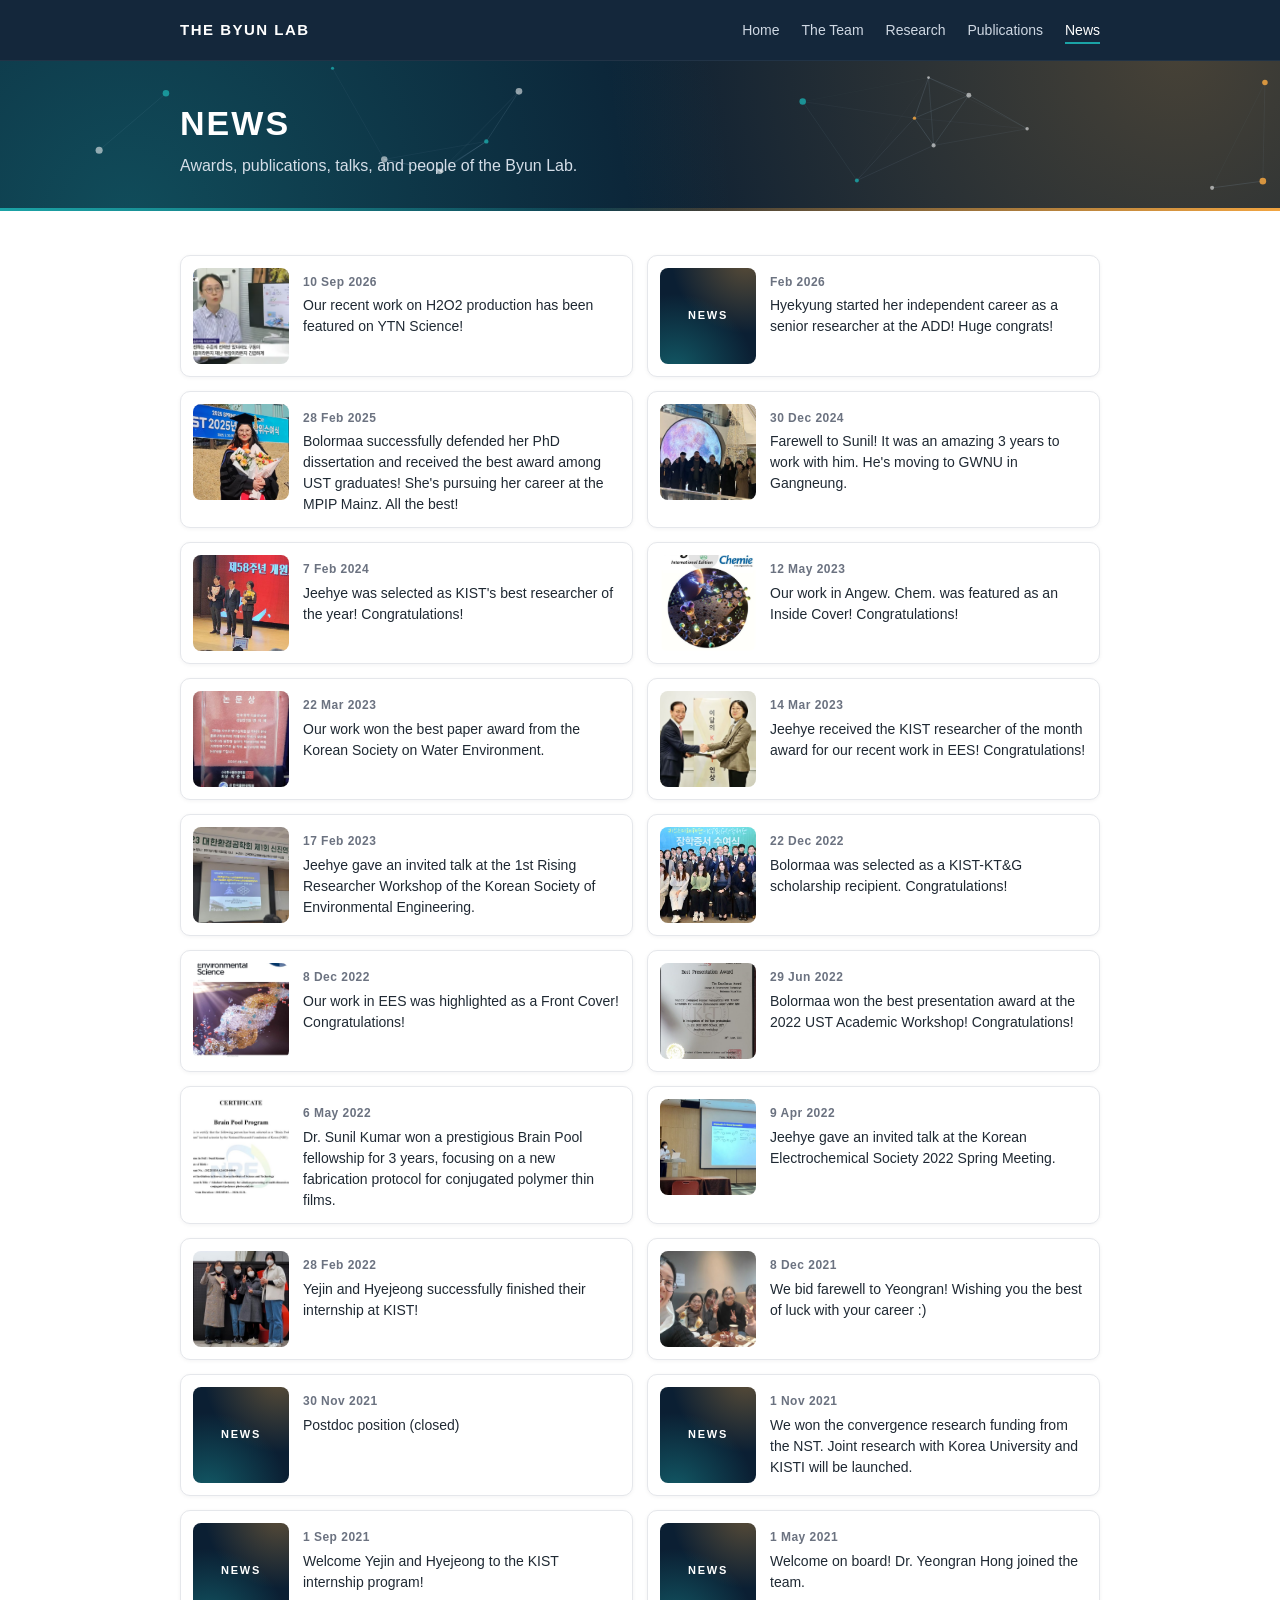
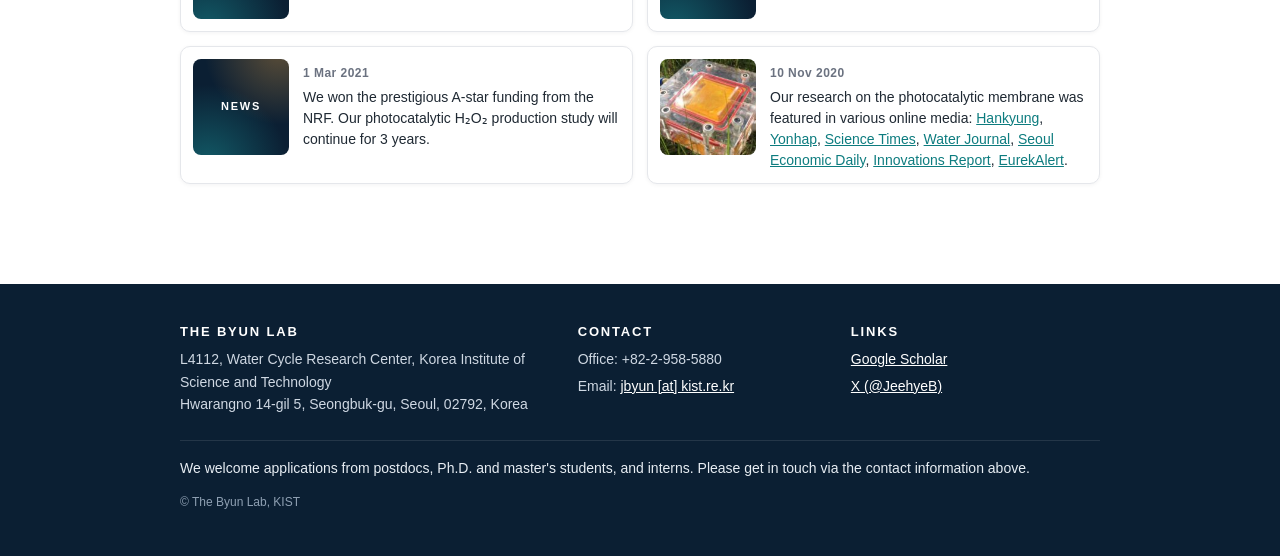
==== commit 2956d11c: "fix: show obfuscated email text and drop email from recruit notes renderEmails() now displays "jbyun" ====
--- a/news.html
+++ b/news.html
@@ -63,7 +63,7 @@
           </ul>
         </div>
       </div>
-      <p class="recruit">We welcome applications from postdocs, Ph.D. and master's students, and interns. Contact <span class="js-email"></span><noscript>jbyun [at] kist.re.kr</noscript>.</p>
+      <p class="recruit">We welcome applications from postdocs, Ph.D. and master's students, and interns. Please get in touch via the contact information above.</p>
       <p class="copy">&copy; The Byun Lab, KIST</p>
     </div>
   </footer>
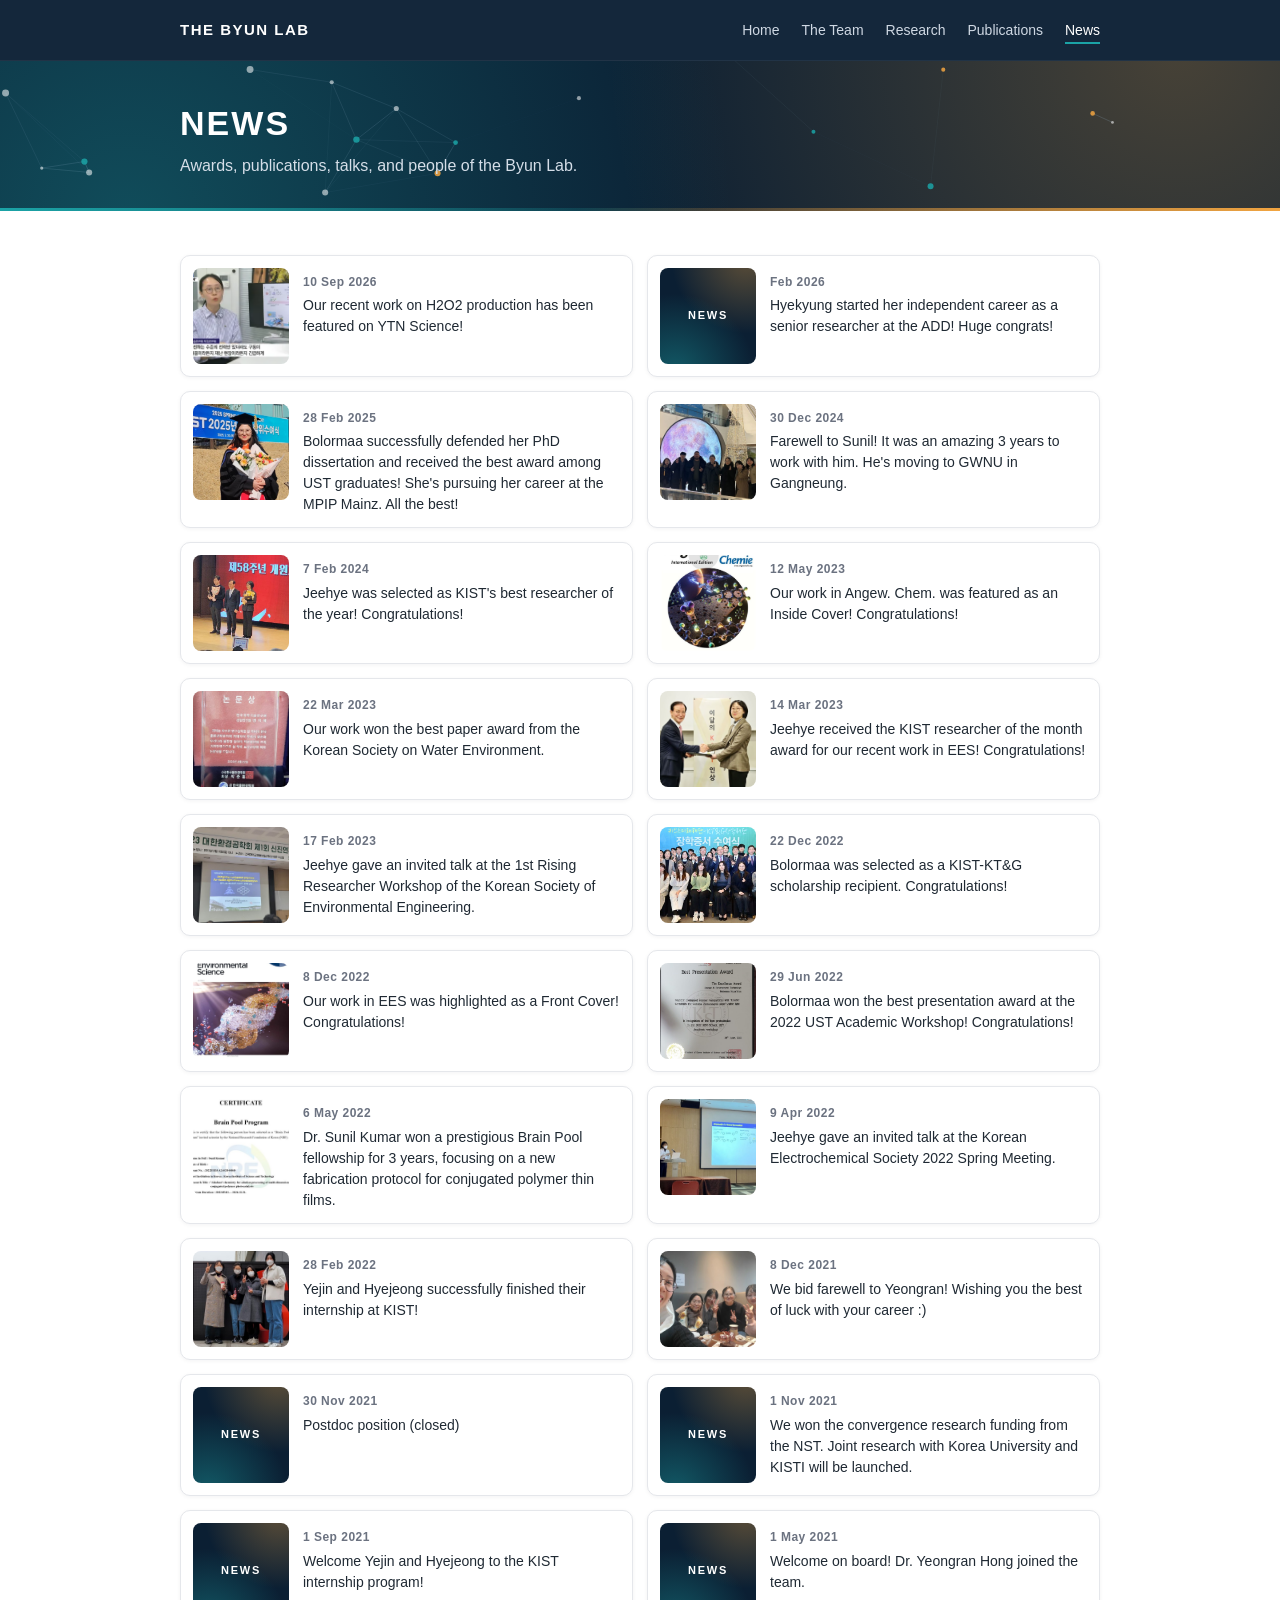
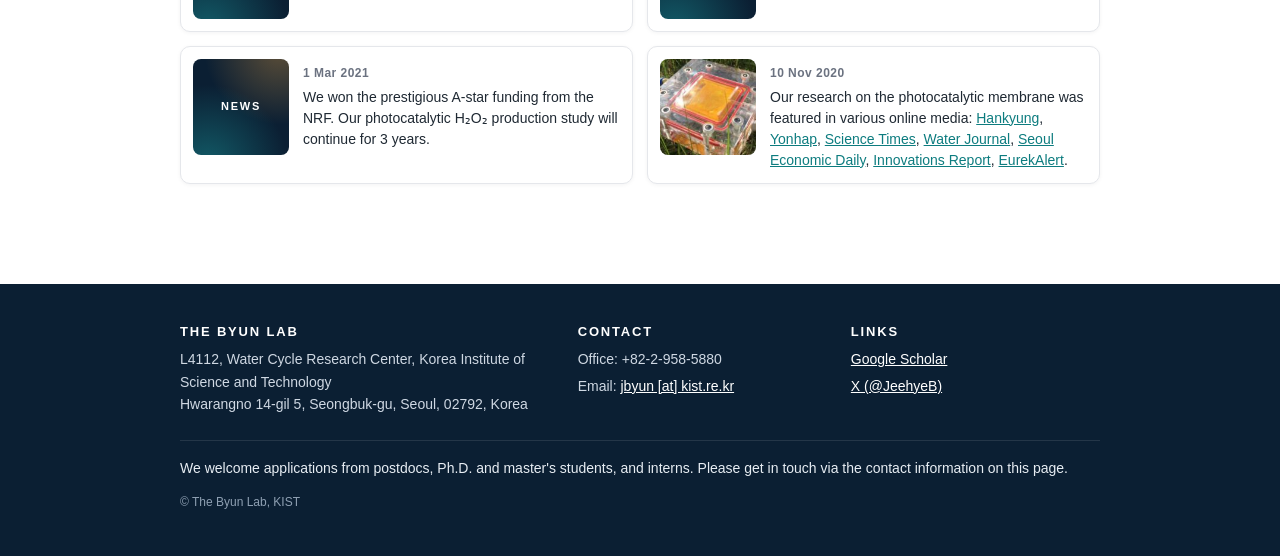
==== commit 1bea2091: "fix: reword recruit notes to refer to contact info on this page Co-Authored-By: Claude Opus 5.5 <nor" ====
--- a/news.html
+++ b/news.html
@@ -63,7 +63,7 @@
           </ul>
         </div>
       </div>
-      <p class="recruit">We welcome applications from postdocs, Ph.D. and master's students, and interns. Please get in touch via the contact information above.</p>
+      <p class="recruit">We welcome applications from postdocs, Ph.D. and master's students, and interns. Please get in touch via the contact information on this page.</p>
       <p class="copy">&copy; The Byun Lab, KIST</p>
     </div>
   </footer>
